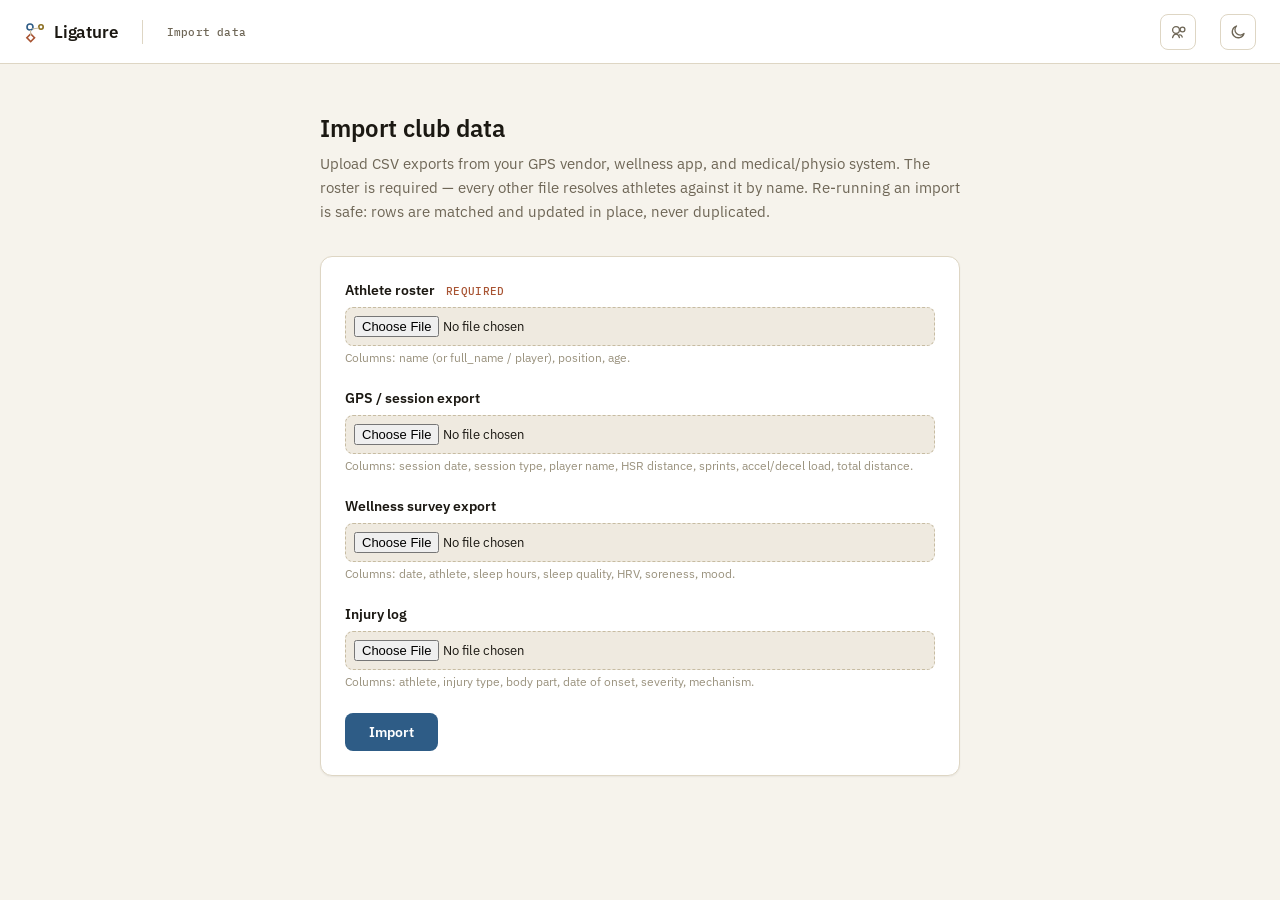
==== frontend/ingest.html @ 7ecd1bd5 "Harden CSV ingestion against messy real exports, add an upload UI Toward a pitchable GTM MVP: the pi" ====
<!doctype html>
<html lang="en">
  <head>
    <meta charset="utf-8" />
    <meta name="viewport" content="width=device-width, initial-scale=1" />
    <title>Ligature — Import Data</title>
    <link rel="icon" href="data:image/svg+xml,<svg xmlns=%22http://www.w3.org/2000/svg%22 viewBox=%220 0 22 22%22><circle cx=%226%22 cy=%226%22 r=%223%22 stroke=%22%232E5C86%22 stroke-width=%221.6%22 fill=%22none%22/><circle cx=%2217%22 cy=%226%22 r=%222.2%22 stroke=%22%238A6D1E%22 stroke-width=%221.6%22 fill=%22none%22/><rect x=%224%22 y=%2214%22 width=%225.4%22 height=%225.4%22 transform=%22rotate(45 6.7 16.7)%22 stroke=%22%23A85433%22 stroke-width=%221.6%22 fill=%22none%22/></svg>" />
    <link rel="stylesheet" href="style.css" />
  </head>
  <body>
    <header>
      <div class="brand">
        <svg width="22" height="22" viewBox="0 0 22 22" fill="none" aria-hidden="true">
          <circle cx="6" cy="6" r="3" stroke="var(--athlete)" stroke-width="1.6" />
          <circle cx="17" cy="6" r="2.2" stroke="var(--flag)" stroke-width="1.6" />
          <rect x="4" y="14" width="5.4" height="5.4" transform="rotate(45 6.7 16.7)" stroke="var(--injury)" stroke-width="1.6" />
          <line x1="8" y1="8" x2="15" y2="7" stroke="var(--border-strong)" stroke-width="1.2" />
          <line x1="6.5" y1="9" x2="6.7" y2="14" stroke="var(--border-strong)" stroke-width="1.2" />
        </svg>
        <h1>Ligature</h1>
      </div>

      <div class="brand-divider"></div>

      <span class="micro-mono" style="color: var(--ink-muted)">Import data</span>

      <div class="header-spacer"></div>

      <a class="icon-button" id="back-to-graph" href="index.html" aria-label="Back to graph explorer" title="Back to graph explorer">
        <svg viewBox="0 0 16 16" fill="none" stroke="currentColor" stroke-width="1.3" stroke-linecap="round" stroke-linejoin="round" aria-hidden="true">
          <circle cx="6" cy="6" r="3.4" />
          <circle cx="12.5" cy="5.5" r="2.4" />
          <path d="M2.6 13.5c.5-2 1.9-3.3 3.4-3.3s2.9 1.3 3.4 3.3M9.6 10.9c1.1-.3 2.2.6 2.6 2.1" />
        </svg>
      </a>

      <button type="button" class="icon-button" id="theme-toggle" aria-label="Toggle color theme" title="Toggle color theme">
        <svg class="icon-sun" viewBox="0 0 16 16" fill="none" stroke="currentColor" stroke-width="1.3" stroke-linecap="round">
          <path d="M14 9.5A6 6 0 1 1 6.5 2 4.8 4.8 0 0 0 14 9.5z" stroke-linejoin="round" />
        </svg>
        <svg class="icon-moon" viewBox="0 0 16 16" fill="none" stroke="currentColor" stroke-width="1.3" stroke-linecap="round">
          <circle cx="8" cy="8" r="3.4" />
          <line x1="8" y1="1.5" x2="8" y2="3.2" />
          <line x1="8" y1="12.8" x2="8" y2="14.5" />
          <line x1="1.5" y1="8" x2="3.2" y2="8" />
          <line x1="12.8" y1="8" x2="14.5" y2="8" />
        </svg>
      </button>
    </header>

    <main class="ingest-main">
      <div class="ingest-shell">
        <div class="ingest-intro">
          <h2>Import club data</h2>
          <p>
            Upload CSV exports from your GPS vendor, wellness app, and medical/physio system. The roster is required —
            every other file resolves athletes against it by name. Re-running an import is safe: rows are matched and
            updated in place, never duplicated.
          </p>
        </div>

        <form id="ingest-form" class="ingest-form">
          <div class="ingest-field">
            <label for="file-roster">Athlete roster <span class="ingest-required">required</span></label>
            <input type="file" id="file-roster" name="roster" accept=".csv" required />
            <p class="ingest-hint">Columns: name (or full_name / player), position, age.</p>
          </div>

          <div class="ingest-field">
            <label for="file-gps">GPS / session export</label>
            <input type="file" id="file-gps" name="gps" accept=".csv" />
            <p class="ingest-hint">Columns: session date, session type, player name, HSR distance, sprints, accel/decel load, total distance.</p>
          </div>

          <div class="ingest-field">
            <label for="file-wellness">Wellness survey export</label>
            <input type="file" id="file-wellness" name="wellness" accept=".csv" />
            <p class="ingest-hint">Columns: date, athlete, sleep hours, sleep quality, HRV, soreness, mood.</p>
          </div>

          <div class="ingest-field">
            <label for="file-injuries">Injury log</label>
            <input type="file" id="file-injuries" name="injuries" accept=".csv" />
            <p class="ingest-hint">Columns: athlete, injury type, body part, date of onset, severity, mechanism.</p>
          </div>

          <button type="submit" class="ingest-submit" id="ingest-submit">Import</button>
        </form>

        <div id="ingest-report" class="ingest-report hidden"></div>
      </div>
    </main>

    <script type="module" src="ingest.js"></script>
  </body>
</html>
---- frontend/style.css ----
@import url("https://fonts.googleapis.com/css2?family=IBM+Plex+Sans:wght@400;500;600;700&family=IBM+Plex+Mono:wght@400;500;600&display=swap");

:root {
  /* Theme base — warm neutrals, desaturated on purpose (see Node type
     colors below): nothing in this palette should read as urgent at a
     glance except where a clinician chooses to look closer. */
  --bg: #f6f3ec;
  --surface: #ffffff;
  --canvas: #efeae0;
  --ink: #1b1812;
  --ink-muted: #6e6656;
  --ink-faint: #9a927e;
  --border: #ded6c4;
  --border-strong: #c7bca2;

  /* Node type — shape first, color second. Primary types (Athlete, Injury,
     Flag) carry a bold shape; secondary/detail types share a small-dot
     shape and rely on the legend, not a shape zoo, for identification.
     Hues are spaced ~45-70deg apart (blue 210, rust 20, gold 45, plum 280,
     moss 100, teal 175) so a red-green or blue-yellow confusion still
     leaves shape as the disambiguator for the primary three. */
  --athlete: #2e5c86;
  --athlete-fill: #eaf1f8;
  --injury: #a85433;
  --injury-fill: #f7ece5;
  --flag: #8a6d1e;
  --flag-fill: #f7f0dd;
  --flag-selected-fill: #f5e5b4;
  --treatment: #6b4a82;
  --treatment-fill: #f0e9f4;
  --wellness: #29716c;
  --wellness-fill: #e7f2f1;
  --outcome: #4c6b3a;
  --outcome-fill: #eef3e8;
  --metric: #6e6656;
  --metric-fill: #efeae0;

  --font-sans: "IBM Plex Sans", -apple-system, sans-serif;
  --font-mono: "IBM Plex Mono", ui-monospace, monospace;

  /* Spacing scale (px): 4 8 12 16 24 32 48 64 */
  --sp-1: 4px;
  --sp-2: 8px;
  --sp-3: 12px;
  --sp-4: 16px;
  --sp-5: 24px;
  --sp-6: 32px;
  --sp-7: 48px;
  --sp-8: 64px;

  /* Corner radii */
  --r-chip: 4px;
  --r-control: 8px;
  --r-card: 12px;
  --r-sheet: 20px;

  --shadow-card: 0 1px 2px rgba(20, 18, 12, 0.06);
  --shadow-float: 0 8px 24px rgba(20, 18, 12, 0.1);
  --shadow-sheet: 0 -8px 24px rgba(20, 18, 12, 0.16);
  --ease: cubic-bezier(0.2, 0.7, 0.3, 1);
}

@media (prefers-color-scheme: dark) {
  :root:not([data-theme="light"]) {
    --bg: #15140f;
    --surface: #1d1c16;
    --canvas: #100f0b;
    --ink: #f1ede2;
    --ink-muted: #a79e88;
    --ink-faint: #746c59;
    --border: #332f24;
    --border-strong: #4a4433;

    --athlete: #7fb0de;
    --athlete-fill: #1e2e3d;
    --injury: #de8f63;
    --injury-fill: #3a2a20;
    --flag: #d9b454;
    --flag-fill: #362c14;
    --flag-selected-fill: #4a3a1b;
    --treatment: #b891c9;
    --treatment-fill: #2e2436;
    --wellness: #6fc4be;
    --wellness-fill: #163330;
    --outcome: #93be7d;
    --outcome-fill: #253018;
    --metric: #a79e88;
    --metric-fill: #201e17;

    /* dark theme: same offsets as light, alpha raised ~1.4x since the
       surface itself is already dark */
    --shadow-card: 0 1px 2px rgba(0, 0, 0, 0.3);
    --shadow-float: 0 8px 24px rgba(0, 0, 0, 0.35);
    --shadow-sheet: 0 -8px 24px rgba(0, 0, 0, 0.45);
  }
}

:root[data-theme="dark"] {
  --bg: #15140f;
  --surface: #1d1c16;
  --canvas: #100f0b;
  --ink: #f1ede2;
  --ink-muted: #a79e88;
  --ink-faint: #746c59;
  --border: #332f24;
  --border-strong: #4a4433;

  --athlete: #7fb0de;
  --athlete-fill: #1e2e3d;
  --injury: #de8f63;
  --injury-fill: #3a2a20;
  --flag: #d9b454;
  --flag-fill: #362c14;
  --flag-selected-fill: #4a3a1b;
  --treatment: #b891c9;
  --treatment-fill: #2e2436;
  --wellness: #6fc4be;
  --wellness-fill: #163330;
  --outcome: #93be7d;
  --outcome-fill: #253018;
  --metric: #a79e88;
  --metric-fill: #201e17;

  --shadow-card: 0 1px 2px rgba(0, 0, 0, 0.3);
  --shadow-float: 0 8px 24px rgba(0, 0, 0, 0.35);
  --shadow-sheet: 0 -8px 24px rgba(0, 0, 0, 0.45);
}

* {
  box-sizing: border-box;
}

html,
body {
  margin: 0;
  height: 100%;
}

body {
  background: var(--bg);
  color: var(--ink);
  font-family: var(--font-sans);
  display: flex;
  flex-direction: column;
  transition: background-color 0.2s var(--ease), color 0.2s var(--ease);
}

a {
  color: var(--athlete);
}

::selection {
  background: var(--athlete-fill);
}

/* --- Type scale ---
   micro-mono 11/500, small 13/400, small-mono 13/400, body 15/400,
   subhead 17/600, panel-title 20/600, section 24/600. Sans carries UI
   chrome and prose; mono is reserved for anything that IS data —
   property values, relationship types, timestamps, ids, percentages —
   so a clinician reads "instrumented value" before they even read it. */

.micro-mono {
  font-family: var(--font-mono);
  font-size: 11px;
  font-weight: 500;
  letter-spacing: 0.02em;
}

/* --- Header --- */

header {
  height: 64px;
  flex-shrink: 0;
  display: flex;
  align-items: center;
  gap: var(--sp-5);
  padding: 0 var(--sp-5);
  background: var(--surface);
  border-bottom: 1px solid var(--border);
  box-sizing: border-box;
  position: relative;
  z-index: 30;
}

.brand {
  display: flex;
  align-items: center;
  gap: var(--sp-2);
  flex-shrink: 0;
}

header h1 {
  font-size: 17px;
  font-weight: 600;
  letter-spacing: -0.01em;
  margin: 0;
  white-space: nowrap;
}

.brand-divider {
  flex-shrink: 0;
  width: 1px;
  height: 24px;
  background: var(--border);
}

.search-box {
  position: relative;
  width: 260px;
  flex-shrink: 0;
}

.ask-box {
  position: relative;
  flex: 1 1 auto;
  max-width: 560px;
}

.field-icon {
  position: absolute;
  left: 10px;
  top: 50%;
  transform: translateY(-50%);
  color: var(--ink-faint);
  pointer-events: none;
}

input[type="text"],
input[type="search"] {
  width: 100%;
  height: 36px;
  padding: 0 var(--sp-3) 0 32px;
  border-radius: var(--r-control);
  border: 1px solid var(--border);
  background: var(--bg);
  color: var(--ink);
  font-family: var(--font-sans);
  font-size: 13px;
  transition: border-color 0.15s var(--ease), box-shadow 0.15s var(--ease);
}

input[type="text"]:hover,
input[type="search"]:hover {
  border-color: var(--border-strong);
}

input[type="text"]:focus,
input[type="search"]:focus {
  outline: none;
  border-color: var(--athlete);
  box-shadow: 0 0 0 3px color-mix(in srgb, var(--athlete) 20%, transparent);
}

.search-results {
  position: absolute;
  top: calc(100% + var(--sp-2));
  left: 0;
  right: 0;
  background: var(--surface);
  border: 1px solid var(--border);
  border-radius: var(--r-card);
  box-shadow: var(--shadow-float);
  z-index: 20;
  max-height: 260px;
  overflow-y: auto;
  opacity: 0;
  transform: translateY(-4px);
  pointer-events: none;
  transition: opacity 0.12s var(--ease), transform 0.12s var(--ease);
}

.search-results:not(:empty) {
  opacity: 1;
  transform: translateY(0);
  pointer-events: auto;
}

.search-results button {
  display: block;
  width: 100%;
  text-align: left;
  padding: 10px var(--sp-3);
  border: none;
  background: none;
  color: var(--ink);
  font-size: 13px;
  cursor: pointer;
  font-family: var(--font-sans);
  transition: background-color 0.1s var(--ease);
}

.search-results button:hover,
.search-results button:focus-visible {
  background: var(--canvas);
}

.search-results .result-label {
  color: var(--ink-muted);
  font-family: var(--font-mono);
  font-size: 11px;
  margin-left: var(--sp-2);
}

.ask-box form {
  display: flex;
}

button.ask-submit {
  display: none;
}

.header-spacer {
  flex-grow: 1;
}

.filter-box {
  position: relative;
  flex-shrink: 0;
}

.filter-box .icon-button.active {
  border-color: var(--athlete);
  color: var(--athlete);
}

.filter-panel {
  position: absolute;
  top: calc(100% + var(--sp-2));
  right: 0;
  width: 260px;
  max-height: 70vh;
  overflow-y: auto;
  background: var(--surface);
  border: 1px solid var(--border);
  border-radius: var(--r-card);
  box-shadow: var(--shadow-float);
  padding: var(--sp-4);
  box-sizing: border-box;
  z-index: 25;
  display: none;
  flex-direction: column;
  gap: var(--sp-3);
}

.filter-panel.open {
  display: flex;
}

.filter-row {
  display: flex;
  align-items: center;
  gap: var(--sp-2);
  font-size: 13px;
  cursor: pointer;
}

.filter-section-title {
  font-family: var(--font-mono);
  font-size: 11px;
  font-weight: 600;
  letter-spacing: 0.04em;
  text-transform: uppercase;
  color: var(--ink-faint);
  margin-top: var(--sp-1);
}

.filter-checks {
  display: flex;
  flex-direction: column;
  gap: 7px;
}

.filter-checks label {
  display: flex;
  align-items: center;
  gap: var(--sp-2);
  font-size: 13px;
  cursor: pointer;
}

.filter-checks .filter-swatch {
  width: 10px;
  height: 10px;
  border-radius: 2px;
  flex-shrink: 0;
}

.filter-reset {
  align-self: flex-start;
  border: none;
  background: none;
  color: var(--athlete);
  font-family: var(--font-sans);
  font-size: 12px;
  cursor: pointer;
  padding: 0;
}

.filter-reset:hover {
  text-decoration: underline;
}

@media (max-width: 760px) {
  .filter-panel {
    right: -14px;
    width: min(300px, calc(100vw - 28px));
  }
}

.icon-button {
  flex-shrink: 0;
  width: 36px;
  height: 36px;
  display: inline-flex;
  align-items: center;
  justify-content: center;
  border: 1px solid var(--border);
  border-radius: var(--r-control);
  background: var(--surface);
  color: var(--ink-muted);
  cursor: pointer;
  transition: background-color 0.12s var(--ease), border-color 0.12s var(--ease), transform 0.08s var(--ease);
}

.icon-button:hover {
  border-color: var(--border-strong);
  color: var(--ink);
}

.icon-button:active {
  transform: scale(0.94);
}

.icon-button svg {
  width: 16px;
  height: 16px;
}

.icon-button .icon-moon {
  display: none;
}

@media (prefers-color-scheme: dark) {
  :root:not([data-theme="light"]) .icon-button .icon-sun {
    display: none;
  }
  :root:not([data-theme="light"]) .icon-button .icon-moon {
    display: block;
  }
}

:root[data-theme="dark"] .icon-button .icon-sun {
  display: none;
}

:root[data-theme="dark"] .icon-button .icon-moon {
  display: block;
}

/* --- Answer band (ask-in-English result) ---
   A banner under the header, not buried in the detail panel — so the
   answer stays visible while the matched nodes it highlights are right
   there on the canvas below it. */

.answer-band {
  flex-shrink: 0;
  background: var(--athlete-fill);
  border-bottom: 1px solid color-mix(in srgb, var(--athlete) 30%, var(--border));
  padding: var(--sp-3) var(--sp-5);
  display: flex;
  align-items: flex-start;
  gap: var(--sp-3);
  box-sizing: border-box;
  z-index: 15;
}

.answer-band.hidden {
  display: none;
}

.answer-band .answer-icon {
  flex-shrink: 0;
  color: var(--athlete);
  margin-top: 1px;
}

.answer-band .answer-body {
  flex-grow: 1;
  min-width: 0;
}

.answer-band .answer-summary {
  font-size: 15px;
  line-height: 1.5;
}

.answer-band .answer-question {
  font-family: var(--font-mono);
  font-size: 11px;
  color: var(--ink-muted);
  margin-bottom: var(--sp-1);
}

.answer-band .answer-filter-note {
  font-size: 12px;
  color: var(--ink-muted);
  margin-top: var(--sp-1);
}

.answer-band .answer-actions {
  display: flex;
  gap: var(--sp-2);
  margin-top: var(--sp-2);
  flex-wrap: wrap;
}

.answer-band button.cypher-toggle {
  height: 26px;
  padding: 0 var(--sp-3);
  border-radius: var(--r-control);
  border: 1px solid var(--border-strong);
  background: var(--surface);
  font-family: var(--font-mono);
  font-size: 11px;
  color: var(--athlete);
  cursor: pointer;
}

.answer-band .cypher {
  margin-top: var(--sp-2);
  background: var(--surface);
  border: 1px solid var(--border);
  border-radius: var(--r-control);
  padding: var(--sp-2) var(--sp-3);
  font-family: var(--font-mono);
  font-size: 12px;
  white-space: pre-wrap;
  word-break: break-word;
  display: none;
}

.answer-band .cypher.open {
  display: block;
}

.answer-band .answer-refused,
.answer-band .answer-errored {
  color: var(--injury);
  font-size: 15px;
}

.answer-band button.answer-dismiss {
  flex-shrink: 0;
  width: 28px;
  height: 28px;
  border-radius: var(--r-control);
  border: none;
  background: transparent;
  color: var(--ink-muted);
  cursor: pointer;
  font-size: 15px;
  line-height: 1;
}

.answer-band button.answer-dismiss:hover {
  background: color-mix(in srgb, var(--athlete) 12%, transparent);
}

/* --- Main layout --- */

main {
  flex: 1;
  display: flex;
  min-height: 0;
  position: relative;
}

.graph-pane {
  flex: 1;
  position: relative;
  background: var(--canvas);
  overflow: hidden;
}

/* #graph-svg specifically, not the descendant selector .graph-pane svg --
   the legend and zoom-control icons are also SVGs nested inside
   .graph-pane, and a descendant selector here would stretch every one of
   them to 100% of some ancestor's box instead of their own 14-16px size. */
#graph-svg {
  width: 100%;
  height: 100%;
  display: block;
  cursor: grab;
}

#graph-svg.panning {
  cursor: grabbing;
}

.graph-hint {
  position: absolute;
  bottom: var(--sp-3);
  left: 50%;
  transform: translateX(-50%);
  color: var(--ink-faint);
  font-family: var(--font-mono);
  font-size: 11px;
  pointer-events: none;
  background: var(--surface);
  padding: 3px var(--sp-2);
  border-radius: var(--r-chip);
  opacity: 0.85;
}

.graph-loading {
  position: absolute;
  inset: 0;
  display: flex;
  flex-direction: column;
  align-items: center;
  justify-content: center;
  gap: var(--sp-3);
  background: var(--canvas);
  color: var(--ink-muted);
  font-family: var(--font-mono);
  font-size: 12px;
  transition: opacity 0.25s var(--ease);
  z-index: 5;
}

.graph-loading.hidden {
  opacity: 0;
  pointer-events: none;
}

.graph-loading .spinner {
  width: 26px;
  height: 26px;
  border-radius: 50%;
  border: 2.5px solid var(--border);
  border-top-color: var(--athlete);
  animation: spin 0.8s linear infinite;
}

.graph-loading.errored {
  color: var(--injury);
}

.graph-loading.errored .spinner {
  display: none;
}

@keyframes spin {
  to {
    transform: rotate(360deg);
  }
}

/* --- Floating panels on the canvas (legend, zoom controls) --- */

.legend-panel {
  position: absolute;
  left: var(--sp-5);
  bottom: var(--sp-5);
  width: 216px;
  background: var(--surface);
  border: 1px solid var(--border);
  border-radius: var(--r-card);
  box-shadow: var(--shadow-float);
  padding: 14px var(--sp-4);
  box-sizing: border-box;
  z-index: 10;
}

.legend-panel .legend-head {
  display: flex;
  align-items: center;
  justify-content: space-between;
  margin-bottom: var(--sp-2);
  cursor: pointer;
  user-select: none;
}

.legend-panel .legend-title {
  font-family: var(--font-mono);
  font-size: 11px;
  font-weight: 600;
  letter-spacing: 0.04em;
  text-transform: uppercase;
  color: var(--ink-muted);
}

.legend-panel .legend-chevron {
  color: var(--ink-faint);
  transition: transform 0.15s var(--ease);
}

.legend-panel.collapsed .legend-chevron {
  transform: rotate(-90deg);
}

.legend-panel .legend-items {
  display: flex;
  flex-direction: column;
  gap: var(--sp-2);
  font-size: 12px;
  color: var(--ink);
}

.legend-panel.collapsed .legend-items {
  display: none;
}

.legend-item {
  display: inline-flex;
  align-items: center;
  gap: 9px;
}

.legend-item svg {
  flex-shrink: 0;
}

.legend-pill {
  display: none;
}

/* Mobile-only sheet -- display:none (not just position:fixed, which the
   max-width:760px block below sets) matters here specifically: without
   it, this element defaults to position:static outside that breakpoint
   and becomes a real flex item in <main>, stealing width from
   .graph-pane via its own content's intrinsic size. */
.legend-sheet {
  display: none;
}

.zoom-controls {
  position: absolute;
  right: var(--sp-5);
  bottom: var(--sp-5);
  background: var(--surface);
  border: 1px solid var(--border);
  border-radius: var(--r-control);
  box-shadow: var(--shadow-float);
  display: flex;
  flex-direction: column;
  overflow: hidden;
  z-index: 10;
}

.zoom-controls button {
  width: 36px;
  height: 36px;
  border: none;
  background: transparent;
  color: var(--ink);
  font-family: var(--font-sans);
  font-size: 16px;
  cursor: pointer;
  display: flex;
  align-items: center;
  justify-content: center;
}

.zoom-controls button:hover {
  background: var(--canvas);
}

.zoom-controls .zoom-divider {
  height: 1px;
  background: var(--border);
}

/* --- Nodes / edges --- */

/* Filtered out (filter panel's type rules, or an ask-in-English snapshot
   that doesn't include this node) -- display:none on the whole node
   group (shape + label + halo + tooltip), not just the shape, and on the
   full edge (line + hit target + confidence chip if any). graph.js's
   tick() also excludes these ids from the physics sim itself, so a
   hidden node can't still shove the visible layout around from
   off-screen -- this class only needs to handle painting. */
g.node-hidden,
.edge-hidden {
  display: none;
}

.node-shape {
  stroke-width: 2;
  cursor: pointer;
  transition: opacity 0.15s var(--ease), stroke-width 0.15s var(--ease);
}

.node-shape.secondary {
  stroke-width: 1.6;
}

.node-shape.dim {
  opacity: 0.32;
}

.node-shape.highlighted {
  stroke-width: 2.6;
  filter: drop-shadow(0 0 6px currentColor);
}

.node-focus-ring {
  fill: none;
  stroke-width: 1;
  opacity: 0.35;
  pointer-events: none;
}

.node-label {
  fill: var(--ink);
  font-family: var(--font-sans);
  font-size: 12px;
  font-weight: 600;
  pointer-events: none;
}

.node-label.secondary {
  font-family: var(--font-mono);
  font-size: 10px;
  font-weight: 400;
  fill: var(--ink-muted);
}

.edge-line {
  stroke: var(--border-strong);
  stroke-opacity: 0.7;
  stroke-width: 1.3;
}

.edge-line.SIMILAR_PATTERN_TO {
  stroke: var(--flag);
  stroke-dasharray: 4 3;
  stroke-opacity: 0.85;
}

.edge-line.PRECEDED {
  stroke: var(--injury);
  stroke-opacity: 0.8;
}

.edge-line.MATCHES {
  stroke: var(--flag);
  stroke-opacity: 0.85;
}

.edge-hit {
  stroke: transparent;
  stroke-width: 14;
  cursor: pointer;
}

.edge-label rect {
  fill: var(--surface);
  stroke: var(--border);
}

.edge-label text {
  font-family: var(--font-mono);
  font-size: 10px;
  font-weight: 500;
  fill: var(--ink-muted);
}

.edge-label.PRECEDED rect,
.edge-label.SIMILAR_PATTERN_TO rect,
.edge-label.MATCHES rect {
  fill: var(--flag-fill);
  stroke: color-mix(in srgb, var(--flag) 35%, var(--border));
}

.edge-label.PRECEDED text,
.edge-label.SIMILAR_PATTERN_TO text,
.edge-label.MATCHES text {
  fill: var(--flag);
}

/* Flag halo: calm, static rings -- deliberately not a pulsing/red alert.
   A Flag means "this matches a prior pattern," not "something is wrong
   right now," so the emphasis has to read as steady attention, not
   urgency (CLAUDE.md: surfaces evidence, never prescribes). */
.flag-halo {
  fill: none;
  stroke: var(--flag);
  pointer-events: none;
}

.flag-halo.outer {
  opacity: 0.18;
  stroke-width: 1;
}

.flag-halo.inner {
  opacity: 0.4;
  stroke-width: 1;
  stroke-dasharray: 1 4;
}

@media (prefers-reduced-motion: no-preference) {
  .node-shape.node-enter {
    animation: node-in 0.3s var(--ease) backwards;
    transform-box: fill-box;
    transform-origin: center;
  }

  @keyframes node-in {
    from {
      opacity: 0;
      transform: scale(0.3);
    }
    to {
      opacity: 1;
      transform: scale(1);
    }
  }
}

/* --- Detail panel --- */

.detail-backdrop {
  display: none;
}

aside.detail-panel {
  width: 380px;
  flex-shrink: 0;
  border-left: 1px solid var(--border);
  background: var(--surface);
  overflow-y: auto;
  position: relative;
}

.detail-close {
  display: none;
}

.detail-section {
  padding: 18px 22px;
  border-bottom: 1px solid var(--border);
}

.detail-section:last-child {
  border-bottom: none;
}

.detail-section .section-title {
  font-family: var(--font-mono);
  font-size: 11px;
  font-weight: 600;
  letter-spacing: 0.04em;
  text-transform: uppercase;
  color: var(--ink-faint);
  margin-bottom: var(--sp-3);
}

.detail-section .section-subtitle {
  font-size: 11px;
  color: var(--ink-faint);
  margin-top: -6px;
  margin-bottom: var(--sp-3);
}

.detail-header {
  padding: 20px 22px;
  border-bottom: 1px solid var(--border);
  display: flex;
  align-items: flex-start;
  justify-content: space-between;
  gap: var(--sp-3);
}

.detail-header .badge-row {
  display: flex;
  align-items: center;
  gap: var(--sp-2);
  margin-bottom: 6px;
}

.detail-header .badge-row span.micro-mono {
  font-weight: 600;
  letter-spacing: 0.04em;
  text-transform: uppercase;
}

.detail-header h2 {
  font-size: 20px;
  font-weight: 600;
  line-height: 1.25;
  margin: 0;
}

.detail-panel .empty {
  color: var(--ink-faint);
  font-size: 13px;
  display: flex;
  flex-direction: column;
  align-items: center;
  text-align: center;
  gap: var(--sp-3);
  margin-top: var(--sp-8);
  padding: 0 var(--sp-5);
}

.detail-panel .empty::before {
  content: "";
  width: 34px;
  height: 34px;
  border-radius: 50%;
  border: 2px dashed var(--border-strong);
}

.prop-list {
  display: flex;
  flex-direction: column;
  gap: 9px;
  font-family: var(--font-mono);
  font-size: 12px;
}

.prop-list .prop-row {
  display: flex;
  justify-content: space-between;
  gap: var(--sp-4);
}

.prop-list .prop-key {
  color: var(--ink-muted);
  flex-shrink: 0;
}

.prop-list .prop-value {
  text-align: right;
  word-break: break-word;
}

.rel-list {
  display: flex;
  flex-direction: column;
  gap: var(--sp-3);
}

.rel-row {
  display: flex;
  align-items: center;
  gap: var(--sp-2);
  font-size: 12px;
  cursor: pointer;
}

.rel-chip {
  font-family: var(--font-mono);
  font-size: 10px;
  color: var(--ink-muted);
  background: var(--bg);
  border: 1px solid var(--border);
  border-radius: var(--r-chip);
  padding: 2px 6px;
  flex-shrink: 0;
  white-space: nowrap;
}

.rel-chip.emphasis {
  color: var(--flag);
  border-color: color-mix(in srgb, var(--flag) 40%, var(--border));
}

.rel-row .rel-desc {
  min-width: 0;
}

.match-cards {
  display: flex;
  flex-direction: column;
  gap: var(--sp-3);
}

.match-card {
  border: 1px solid var(--border);
  border-radius: var(--r-control);
  padding: 10px var(--sp-3);
  cursor: pointer;
  transition: border-color 0.12s var(--ease);
}

.match-card:hover {
  border-color: var(--border-strong);
}

.match-card .match-head {
  display: flex;
  justify-content: space-between;
  font-size: 12px;
  font-weight: 600;
  margin-bottom: 4px;
}

.match-card .match-pct {
  font-family: var(--font-mono);
  color: var(--flag);
}

.match-card .match-desc {
  font-size: 11px;
  color: var(--ink-muted);
}

.evidence-note {
  font-size: 11px;
  font-style: italic;
  color: var(--ink-faint);
  line-height: 1.5;
}

/* --- Responsive: narrow / mobile ---
   Search and Ask collapse into one field (design's mobile pattern: type
   to search, press Enter with nothing selected to ask). The answer band,
   floating legend and zoom controls all carry over unchanged. */

@media (max-width: 760px) {
  header {
    height: 56px;
    padding: 0 14px;
    gap: 10px;
  }

  .brand h1 {
    display: none;
  }

  .brand-divider {
    display: none;
  }

  .search-box {
    width: auto;
    flex-grow: 1;
  }

  .ask-box {
    display: none;
  }

  main {
    overflow: hidden;
  }

  .legend-panel {
    display: none;
  }

  .legend-pill {
    display: flex;
    align-items: center;
    gap: var(--sp-2);
    position: absolute;
    left: 14px;
    bottom: 14px;
    height: 36px;
    padding: 0 var(--sp-4);
    border-radius: 18px;
    background: var(--surface);
    border: 1px solid var(--border);
    color: var(--ink);
    font-size: 12px;
    font-weight: 500;
    cursor: pointer;
    z-index: 10;
    box-shadow: var(--shadow-float);
  }

  .legend-sheet {
    display: block;
    position: fixed;
    left: 0;
    right: 0;
    bottom: 0;
    background: var(--surface);
    border-radius: var(--r-sheet) var(--r-sheet) 0 0;
    box-shadow: var(--shadow-sheet);
    box-sizing: border-box;
    padding: var(--sp-3) var(--sp-5) var(--sp-6);
    transform: translateY(100%);
    transition: transform 0.28s var(--ease);
    z-index: 45;
  }

  .legend-sheet.open {
    transform: translateY(0);
  }

  .legend-sheet .legend-items {
    display: flex;
    flex-direction: column;
    gap: 10px;
    font-size: 13px;
  }

  .zoom-controls {
    bottom: 14px;
    right: 14px;
  }

  .zoom-controls button {
    width: 40px;
    height: 40px;
    font-size: 17px;
  }

  .detail-backdrop {
    display: block;
    position: fixed;
    inset: 0;
    background: rgba(20, 18, 12, 0.4);
    opacity: 0;
    pointer-events: none;
    transition: opacity 0.22s var(--ease);
    z-index: 39;
  }

  .detail-backdrop.open {
    opacity: 1;
    pointer-events: auto;
  }

  aside.detail-panel {
    position: fixed;
    left: 0;
    right: 0;
    bottom: 0;
    width: auto;
    max-height: 70vh;
    border-left: none;
    border-radius: var(--r-sheet) var(--r-sheet) 0 0;
    box-shadow: var(--shadow-sheet);
    transform: translateY(100%);
    transition: transform 0.28s var(--ease);
    z-index: 40;
    padding-top: var(--sp-4);
  }

  aside.detail-panel.open {
    transform: translateY(0);
  }

  aside.detail-panel::before {
    content: "";
    position: sticky;
    top: 0;
    display: block;
    width: 36px;
    height: 4px;
    border-radius: 2px;
    background: var(--border);
    margin: 0 auto var(--sp-2);
  }

  .detail-close {
    display: flex;
    align-items: center;
    justify-content: center;
    position: absolute;
    top: var(--sp-2);
    right: var(--sp-3);
    width: 28px;
    height: 28px;
    border-radius: 50%;
    border: none;
    background: var(--bg);
    color: var(--ink-muted);
    font-size: 16px;
    line-height: 1;
    cursor: pointer;
  }

  .detail-panel .empty {
    margin-top: var(--sp-4);
  }

  .answer-band {
    padding: var(--sp-3) 14px;
  }
}

/* --- Import data page (frontend/ingest.html) --- */

.ingest-main {
  flex: 1 1 auto;
  overflow-y: auto;
  display: flex;
  justify-content: center;
  padding: var(--sp-7) var(--sp-5);
  box-sizing: border-box;
}

.ingest-shell {
  width: 100%;
  max-width: 640px;
}

.ingest-intro h2 {
  font-size: 24px;
  font-weight: 600;
  margin: 0 0 var(--sp-2);
}

.ingest-intro p {
  color: var(--ink-muted);
  font-size: 15px;
  line-height: 1.6;
  margin: 0 0 var(--sp-6);
}

.ingest-form {
  display: flex;
  flex-direction: column;
  gap: var(--sp-5);
  background: var(--surface);
  border: 1px solid var(--border);
  border-radius: var(--r-card);
  box-shadow: var(--shadow-card);
  padding: var(--sp-5);
}

.ingest-field label {
  display: block;
  font-size: 14px;
  font-weight: 600;
  margin-bottom: var(--sp-2);
}

.ingest-required {
  font-family: var(--font-mono);
  font-size: 11px;
  font-weight: 500;
  color: var(--injury);
  margin-left: var(--sp-2);
  text-transform: uppercase;
  letter-spacing: 0.03em;
}

.ingest-field input[type="file"] {
  width: 100%;
  font-family: var(--font-sans);
  font-size: 13px;
  color: var(--ink);
  box-sizing: border-box;
  padding: var(--sp-2);
  border: 1px dashed var(--border-strong);
  border-radius: var(--r-control);
  background: var(--canvas);
}

.ingest-hint {
  font-size: 12px;
  color: var(--ink-faint);
  margin: var(--sp-1) 0 0;
}

.ingest-submit {
  align-self: flex-start;
  padding: 10px var(--sp-5);
  border: none;
  border-radius: var(--r-control);
  background: var(--athlete);
  color: var(--surface);
  font-family: var(--font-sans);
  font-size: 14px;
  font-weight: 600;
  cursor: pointer;
  transition: opacity 0.12s var(--ease), transform 0.08s var(--ease);
}

.ingest-submit:hover {
  opacity: 0.92;
}

.ingest-submit:active {
  transform: scale(0.97);
}

.ingest-submit:disabled {
  opacity: 0.55;
  cursor: default;
}

.ingest-report {
  margin-top: var(--sp-6);
  display: flex;
  flex-direction: column;
  gap: var(--sp-4);
}

.ingest-report.hidden {
  display: none;
}

.ingest-source-card {
  background: var(--surface);
  border: 1px solid var(--border);
  border-radius: var(--r-card);
  padding: var(--sp-4);
}

.ingest-source-card .ingest-source-title {
  font-size: 15px;
  font-weight: 600;
  margin-bottom: var(--sp-2);
}

.ingest-source-card .ingest-file-error {
  color: var(--injury);
  font-size: 14px;
  line-height: 1.5;
}

.ingest-stat-row {
  display: flex;
  gap: var(--sp-5);
  font-family: var(--font-mono);
  font-size: 13px;
  color: var(--ink-muted);
  margin-bottom: var(--sp-2);
}

.ingest-stat-row strong {
  color: var(--ink);
  font-weight: 600;
}

.ingest-stat-row .ingest-stat-skipped strong {
  color: var(--injury);
}

.ingest-detail-toggle {
  border: none;
  background: none;
  color: var(--athlete);
  font-family: var(--font-sans);
  font-size: 12px;
  cursor: pointer;
  padding: 0;
  margin-top: var(--sp-1);
}

.ingest-detail-toggle:hover {
  text-decoration: underline;
}

.ingest-row-list {
  list-style: none;
  margin: var(--sp-2) 0 0;
  padding: 0;
  display: none;
  flex-direction: column;
  gap: 4px;
  max-height: 260px;
  overflow-y: auto;
}

.ingest-row-list.open {
  display: flex;
}

.ingest-row-list li {
  font-size: 12px;
  color: var(--ink-muted);
  line-height: 1.5;
}

.ingest-row-list .ingest-row-line {
  font-family: var(--font-mono);
  color: var(--ink-faint);
  margin-right: var(--sp-2);
}

.ingest-banner {
  border-radius: var(--r-control);
  padding: var(--sp-3) var(--sp-4);
  font-size: 13px;
  line-height: 1.5;
}

.ingest-banner.ingest-banner-error {
  background: var(--injury-fill);
  color: var(--injury);
}

.ingest-banner.ingest-banner-aborted {
  background: var(--injury-fill);
  color: var(--injury);
  font-weight: 600;
}

@media (max-width: 760px) {
  .ingest-main {
    padding: var(--sp-5) var(--sp-4);
  }

  .ingest-form {
    padding: var(--sp-4);
  }
}

@media (prefers-reduced-motion: reduce) {
  * {
    animation-duration: 0.001ms !important;
    transition-duration: 0.001ms !important;
  }
}
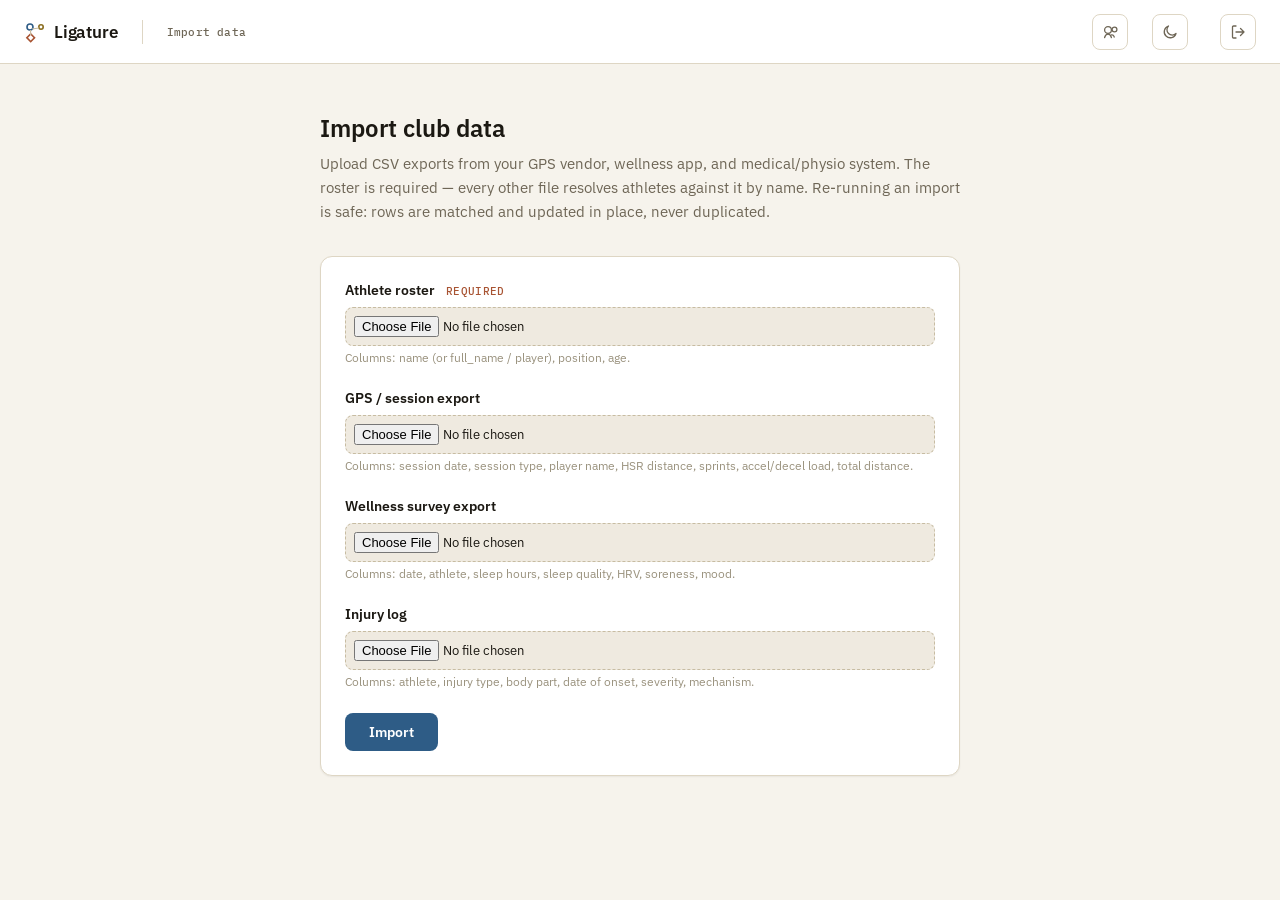
==== commit 5616e2aa: "Add per-user login and scope isolation to one deployed instance per club Toward a pitchable GTM MVP " ====
--- a/frontend/ingest.html
+++ b/frontend/ingest.html
@@ -46,6 +46,15 @@
           <line x1="12.8" y1="8" x2="14.5" y2="8" />
         </svg>
       </button>
+
+      <div class="user-badge">
+        <span class="micro-mono" id="user-name"></span>
+        <button type="button" class="icon-button" id="logout-button" aria-label="Log out" title="Log out">
+          <svg viewBox="0 0 16 16" fill="none" stroke="currentColor" stroke-width="1.3" stroke-linecap="round" stroke-linejoin="round" aria-hidden="true">
+            <path d="M6 2H3.5a1 1 0 0 0-1 1v10a1 1 0 0 0 1 1H6M10.5 11.5 14 8l-3.5-3.5M14 8H6" />
+          </svg>
+        </button>
+      </div>
     </header>
 
     <main class="ingest-main">
@@ -59,32 +68,32 @@
           </p>
         </div>
 
-        <form id="ingest-form" class="ingest-form">
-          <div class="ingest-field">
-            <label for="file-roster">Athlete roster <span class="ingest-required">required</span></label>
+        <form id="ingest-form" class="form-card">
+          <div class="form-field">
+            <label for="file-roster">Athlete roster <span class="form-required">required</span></label>
             <input type="file" id="file-roster" name="roster" accept=".csv" required />
-            <p class="ingest-hint">Columns: name (or full_name / player), position, age.</p>
+            <p class="form-hint">Columns: name (or full_name / player), position, age.</p>
           </div>
 
-          <div class="ingest-field">
+          <div class="form-field">
             <label for="file-gps">GPS / session export</label>
             <input type="file" id="file-gps" name="gps" accept=".csv" />
-            <p class="ingest-hint">Columns: session date, session type, player name, HSR distance, sprints, accel/decel load, total distance.</p>
+            <p class="form-hint">Columns: session date, session type, player name, HSR distance, sprints, accel/decel load, total distance.</p>
           </div>
 
-          <div class="ingest-field">
+          <div class="form-field">
             <label for="file-wellness">Wellness survey export</label>
             <input type="file" id="file-wellness" name="wellness" accept=".csv" />
-            <p class="ingest-hint">Columns: date, athlete, sleep hours, sleep quality, HRV, soreness, mood.</p>
+            <p class="form-hint">Columns: date, athlete, sleep hours, sleep quality, HRV, soreness, mood.</p>
           </div>
 
-          <div class="ingest-field">
+          <div class="form-field">
             <label for="file-injuries">Injury log</label>
             <input type="file" id="file-injuries" name="injuries" accept=".csv" />
-            <p class="ingest-hint">Columns: athlete, injury type, body part, date of onset, severity, mechanism.</p>
+            <p class="form-hint">Columns: athlete, injury type, body part, date of onset, severity, mechanism.</p>
           </div>
 
-          <button type="submit" class="ingest-submit" id="ingest-submit">Import</button>
+          <button type="submit" class="form-submit" id="ingest-submit">Import</button>
         </form>
 
         <div id="ingest-report" class="ingest-report hidden"></div>
--- a/frontend/style.css
+++ b/frontend/style.css
@@ -205,6 +205,21 @@
   background: var(--border);
 }
 
+.user-badge {
+  display: flex;
+  align-items: center;
+  gap: var(--sp-2);
+  flex-shrink: 0;
+}
+
+.user-badge .micro-mono {
+  color: var(--ink-muted);
+  max-width: 140px;
+  overflow: hidden;
+  text-overflow: ellipsis;
+  white-space: nowrap;
+}
+
 .search-box {
   position: relative;
   width: 260px;
@@ -247,6 +262,38 @@
 
 input[type="text"]:focus,
 input[type="search"]:focus {
+  outline: none;
+  border-color: var(--athlete);
+  box-shadow: 0 0 0 3px color-mix(in srgb, var(--athlete) 20%, transparent);
+}
+
+/* Same field styling as input[type="text"] above, minus the 32px
+   icon-reserved left padding -- those two only ever sit inside a
+   .search-box/.ask-box with a .field-icon absolutely positioned over
+   that gap; a plain form field (login, etc.) has no icon to leave room
+   for. */
+input[type="email"],
+input[type="password"] {
+  width: 100%;
+  height: 36px;
+  padding: 0 var(--sp-3);
+  border-radius: var(--r-control);
+  border: 1px solid var(--border);
+  background: var(--bg);
+  color: var(--ink);
+  font-family: var(--font-sans);
+  font-size: 13px;
+  box-sizing: border-box;
+  transition: border-color 0.15s var(--ease), box-shadow 0.15s var(--ease);
+}
+
+input[type="email"]:hover,
+input[type="password"]:hover {
+  border-color: var(--border-strong);
+}
+
+input[type="email"]:focus,
+input[type="password"]:focus {
   outline: none;
   border-color: var(--athlete);
   box-shadow: 0 0 0 3px color-mix(in srgb, var(--athlete) 20%, transparent);
@@ -1286,6 +1333,46 @@
   }
 }
 
+/* --- Login page (frontend/login.html) --- */
+
+.login-main {
+  flex: 1 1 auto;
+  display: flex;
+  align-items: center;
+  justify-content: center;
+  padding: var(--sp-5);
+  box-sizing: border-box;
+}
+
+.login-shell {
+  width: 100%;
+  max-width: 360px;
+  display: flex;
+  flex-direction: column;
+  gap: var(--sp-6);
+}
+
+.login-brand {
+  justify-content: center;
+}
+
+.login-brand h1 {
+  font-size: 20px;
+}
+
+.login-error {
+  background: var(--injury-fill);
+  color: var(--injury);
+  border-radius: var(--r-control);
+  padding: var(--sp-3);
+  font-size: 13px;
+  line-height: 1.4;
+}
+
+.login-error.hidden {
+  display: none;
+}
+
 /* --- Import data page (frontend/ingest.html) --- */
 
 .ingest-main {
@@ -1315,7 +1402,11 @@
   margin: 0 0 var(--sp-6);
 }
 
-.ingest-form {
+/* .form-* below is shared by every page with a plain form card --
+   ingest.html and login.html today -- not "ingest" specific despite the
+   name it started under. */
+
+.form-card {
   display: flex;
   flex-direction: column;
   gap: var(--sp-5);
@@ -1326,14 +1417,14 @@
   padding: var(--sp-5);
 }
 
-.ingest-field label {
+.form-field label {
   display: block;
   font-size: 14px;
   font-weight: 600;
   margin-bottom: var(--sp-2);
 }
 
-.ingest-required {
+.form-required {
   font-family: var(--font-mono);
   font-size: 11px;
   font-weight: 500;
@@ -1343,7 +1434,7 @@
   letter-spacing: 0.03em;
 }
 
-.ingest-field input[type="file"] {
+.form-field input[type="file"] {
   width: 100%;
   font-family: var(--font-sans);
   font-size: 13px;
@@ -1355,13 +1446,13 @@
   background: var(--canvas);
 }
 
-.ingest-hint {
+.form-hint {
   font-size: 12px;
   color: var(--ink-faint);
   margin: var(--sp-1) 0 0;
 }
 
-.ingest-submit {
+.form-submit {
   align-self: flex-start;
   padding: 10px var(--sp-5);
   border: none;
@@ -1375,15 +1466,15 @@
   transition: opacity 0.12s var(--ease), transform 0.08s var(--ease);
 }
 
-.ingest-submit:hover {
+.form-submit:hover {
   opacity: 0.92;
 }
 
-.ingest-submit:active {
+.form-submit:active {
   transform: scale(0.97);
 }
 
-.ingest-submit:disabled {
+.form-submit:disabled {
   opacity: 0.55;
   cursor: default;
 }
@@ -1501,7 +1592,7 @@
     padding: var(--sp-5) var(--sp-4);
   }
 
-  .ingest-form {
+  .form-card {
     padding: var(--sp-4);
   }
 }
